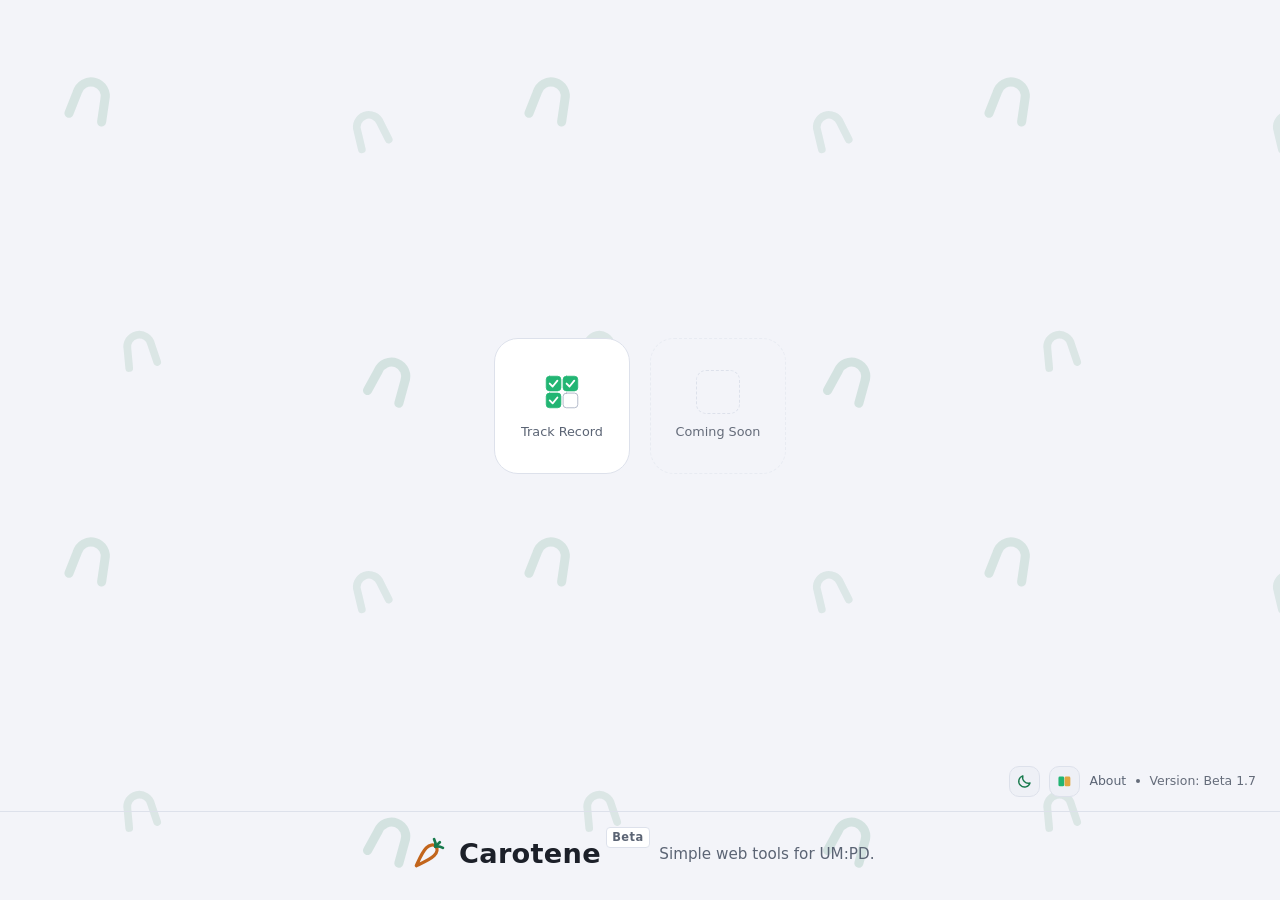
==== index.html @ a0a5a907 "Carotene Beta 1.7" ====
<!DOCTYPE html>
<html lang="en">
<head>
  <meta charset="UTF-8">
  <meta name="viewport" content="width=device-width, initial-scale=1.0">
  <meta name="description" content="Carotene - simple web tools for UM:PD.">
  <!-- Same CSP posture as Track Record: no inline script, no third-party
       script host. Google Fonts is the only external origin and is limited
       to style-src/font-src. frame-ancestors is ignored in <meta> per spec;
       hosting must also send it as an HTTP header. -->
  <meta http-equiv="Content-Security-Policy" content="default-src 'self'; script-src 'self'; style-src 'self' 'unsafe-inline' https://fonts.googleapis.com; font-src 'self' https://fonts.gstatic.com; img-src 'self' data:; connect-src 'self'; object-src 'none'; base-uri 'self'; form-action 'self'; frame-ancestors 'self'; worker-src 'none'">
  <title>Carotene</title>
  <link rel="preconnect" href="https://fonts.googleapis.com">
  <link rel="preconnect" href="https://fonts.gstatic.com" crossorigin>
  <link href="https://fonts.googleapis.com/css2?family=Quicksand:wght@400;500;600;700&display=swap" rel="stylesheet">
  <!-- The Carotene carrot, not Track Record's mark: the hub owns its own. -->
  <link rel="icon" type="image/svg+xml" href="./favicon.svg">
  <link rel="stylesheet" href="./style.css">
</head>
<body>

<!-- Track Record's cleat texture, borrowed so the two read as one family. -->
<svg class="bg-pattern" aria-hidden="true" focusable="false" xmlns="http://www.w3.org/2000/svg">
  <defs>
    <g id="cleat-shape">
      <path d="M-13,14 L-11,-3 A11,11 0 0 1 11,-3 L13,14" fill="none" stroke="var(--accent)" stroke-width="7" stroke-linecap="round" stroke-linejoin="round"/>
    </g>
    <pattern id="cleat-pattern" width="460" height="460" patternUnits="userSpaceOnUse">
      <use href="#cleat-shape" opacity="0.13" transform="translate(90,100) scale(1.3) rotate(15)"/>
      <use href="#cleat-shape" opacity="0.10" transform="translate(370,130) scale(1.1) rotate(-20)"/>
      <use href="#cleat-shape" opacity="0.11" transform="translate(140,350) scale(1.1) rotate(-12)"/>
      <use href="#cleat-shape" opacity="0.14" transform="translate(390,380) scale(1.3) rotate(22)"/>
    </pattern>
  </defs>
  <rect width="100%" height="100%" fill="url(#cleat-pattern)"/>
</svg>

<a class="skip-link" href="#tools">Skip to tools</a>

<main class="shell">

  <!-- The tools: one continuous row on a single full-bleed rail.
       Everything below the rail belongs to the brand, not the tools. -->
  <section class="rail" id="tools" aria-label="Tools">
    <ul class="row">
      <li class="row-item">
        <a class="tool" href="./trackrecord/" aria-label="Track Record, v5.0.2">
          <span class="tool-mark" aria-hidden="true">
            <svg viewBox="0 0 120 120" focusable="false" xmlns="http://www.w3.org/2000/svg">
              <g fill="none" stroke-linecap="round" stroke-linejoin="round">
                <rect x="17" y="17" width="40" height="40" rx="9" fill="#22b573" stroke="#22b573" stroke-width="2"/>
                <path d="M26.5 37l8 8 13-16" stroke="#ffffff" stroke-width="5"/>
                <rect x="63" y="17" width="40" height="40" rx="9" fill="#22b573" stroke="#22b573" stroke-width="2"/>
                <path d="M72.5 37l8 8 13-16" stroke="#ffffff" stroke-width="5"/>
                <rect x="17" y="63" width="40" height="40" rx="9" fill="#22b573" stroke="#22b573" stroke-width="2"/>
                <path d="M26.5 83l8 8 13-16" stroke="#ffffff" stroke-width="5"/>
                <rect x="63" y="63" width="40" height="40" rx="9" fill="none" stroke="#9aa3b8" stroke-width="2"/>
              </g>
            </svg>
          </span>
          <span class="tool-name">Track Record</span>
        </a>
      </li>
      <!-- Placeholder for the next tool. Deliberately not a link: there is
           nowhere to go yet, so it must not be focusable or hoverable. -->
      <li class="row-item">
        <div class="tool tool-soon">
          <span class="tool-mark tool-mark-soon" aria-hidden="true"></span>
          <span class="tool-name">Coming Soon</span>
        </div>
      </li>
    </ul>
    <!-- Sits on the rail's baseline, right-aligned. Version is the hub's,
         not any tool's. -->
    <p class="rail-meta">
      <a class="rail-about" href="#about">About</a>
      <span class="rail-dot" aria-hidden="true"></span>
      <span class="rail-version">Version: Beta 1.7</span>
    </p>
  </section>

  <!-- Wordmark as a single horizontal lockup. -->
  <header class="brand">
    <svg class="brand-mark" viewBox="0 0 24 24" fill="none" aria-hidden="true" focusable="false"
         xmlns="http://www.w3.org/2000/svg" stroke-linecap="round" stroke-linejoin="round">
      <!-- Body and leaves are stroked separately: orange root, green tops. -->
      <g transform="rotate(45 12 12)">
        <path class="carrot-body" d="M12 21C10.5 17 9 13.4 9 10.3C9 7.7 10.3 6.1 12 6.1C13.7 6.1 15 7.7 15 10.3C15 13.4 13.5 17 12 21Z" stroke-width="1.8"/>
        <path class="carrot-leaf" d="M12 6.3C11 4.9 10 4.3 8.6 3.9" stroke-width="1.5"/>
        <path class="carrot-leaf" d="M12 6.1C12 4.7 12 3.7 12 2.9" stroke-width="1.5"/>
        <path class="carrot-leaf" d="M12 6.3C13 4.9 14 4.3 15.4 3.9" stroke-width="1.5"/>
      </g>
    </svg>
    <h1 class="brand-name">Carotene<sup class="brand-beta">Beta</sup></h1>
    <p class="brand-slogan">Simple web tools for UM:PD.</p>
  </header>

  <!-- About. Opened by hub.js like Track Record's own About modal: focus is
       trapped inside, Escape and click-outside dismiss it, the page behind
       is inert, and focus returns to the About link on close. -->
  <section class="about" id="about" role="dialog" aria-modal="true" aria-labelledby="about-title">
    <div class="about-card">
      <div class="about-head">
        <h2 class="about-title" id="about-title">About Carotene</h2>
        <button class="about-close" id="about-close" type="button" aria-label="Close About">&times;</button>
      </div>

      <!-- Stacked label/value pairs, as Track Record's About modal does. The
           hub has no database, so it carries one item and no divider. -->
      <div class="about-meta">
        <div class="about-meta-item">
          <span>Version</span>
          <strong>Beta 1.7</strong>
        </div>
      </div>

      <div class="about-body">
        <div class="about-section">
          <div class="about-label">What this is</div>
          <p>A home for small web tools. Each one opens in its own page and keeps its data in your browser.</p>
        </div>
        <div class="about-section">
          <div class="about-label">Tools</div>
          <p><a href="./trackrecord/">Track Record</a> is the first one. More are on the way.</p>
        </div>
        <!-- Credits and data sources go here, as further about-section blocks. -->
      </div>
    </div>
  </section>

</main>
<script src="./hub.js"></script>
</body>
</html>
---- style.css ----
/* ------------------------------------------------------------------
 * Carotene landing page
 *
 * A single continuous row of square tool tiles on one full-bleed rail,
 * with the wordmark set below it like a signature.
 *
 * The palette, the type (Quicksand), the cleat background texture and the
 * theming machinery (body.light / body.dirt, same tokens and values) are
 * lifted from Track Record's style.css so the two read as one family. The
 * About overlay is a JS-driven modal like Track Record's: focus-trapped,
 * Escape-dismissible, inert background. hub.js owns the theme switches
 * and the modal; without it the page still renders, but About won't open.
 * ------------------------------------------------------------------ */

:root {
  color-scheme: dark light;

  --bg: #0d0f14;
  --bg-alt: #12141b;
  --panel: #171a22;
  --panel-2: #1d212b;
  --line: #2a2f3a;
  --line-soft: #232733;
  --ink: #eef0f5;
  --ink-dim: #9aa3b8;
  --ink-faint: #7a8494;
  --accent: #22b573;
  --accent-dim: #1a8f5a;
  --accent2: #2bcfa8;
  --accent-rgb: 34, 181, 115;
  --accent2-rgb: 43, 207, 168;
  --carrot: #e8873a;
  --carrot-leaf: #22b573;

  /* Glass surfaces, verbatim from the shared kit (the sample page and Track
     Record). The hub had no glass before, so these are new here; the About
     popup now uses them the same way .modal-box does. */
  --glass-bg: rgba(23, 26, 34, .72);
  --glass-bg-soft: rgba(23, 26, 34, .65);
  --glass-border: rgba(255, 255, 255, .09);
  --glass-highlight: inset 0 1px 0 rgba(255, 255, 255, .06);
  --faux-glass-bg: rgba(23, 26, 34, .86);
  --faux-glass-card-bg: rgba(23, 26, 34, .86);
}

/* Light theme: same tokens as Track Record's body.light. Applied by hub.js,
   which defaults to the system preference when nothing is stored. */
body.light {
  --bg: #f3f4f9;
  --bg-alt: #ffffff;
  --panel: #ffffff;
  --panel-2: #eef0f6;
  --line: #dde1eb;
  --line-soft: #e8ebf2;
  --ink: #1c2029;
  --ink-dim: #5b6474;
  --ink-faint: #656c7a;
  --accent: #187a4d;
  --accent-dim: #125f3b;
  --accent2: #187560;
  --accent-rgb: 24, 122, 77;
  --accent2-rgb: 24, 117, 96;
  --carrot: #c2651c;
  --carrot-leaf: #187a4d;

  /* Light glass reads as solid panels rather than translucency. */
  --glass-bg: var(--bg-alt);
  --glass-bg-soft: var(--panel);
  --glass-border: var(--line);
  --glass-highlight: none;
  --faux-glass-bg: var(--panel-2);
  --faux-glass-card-bg: var(--panel);
}

/* Dirt theme: same tokens as Track Record's body.dirt. */
body.dirt {
  --accent: #e0a640;
  --accent-dim: #b9822e;
  --accent2: #c97b4a;
  --accent-rgb: 224, 166, 64;
  --accent2-rgb: 201, 123, 74;
}

body.light.dirt {
  --accent: #7f560a;
  --accent-dim: #6b4708;
  --accent2: #96522a;
  --accent-rgb: 127, 86, 10;
  --accent2-rgb: 150, 82, 42;
}

* { box-sizing: border-box; }

html { -webkit-text-size-adjust: 100%; }

body {
  margin: 0;
  background: var(--bg);
  color: var(--ink);
  font-family: "Quicksand", system-ui, -apple-system, "Segoe UI", sans-serif;
  font-size: 16px;
  line-height: 1.6;
  -webkit-font-smoothing: antialiased;
}

/* Track Record's cleat texture, same pattern geometry as the app. */
.bg-pattern {
  position: fixed;
  inset: 0;
  width: 100vw;
  height: 100vh;
  z-index: -1;
  pointer-events: none;
}

/* Three bands: the rail takes every pixel it can, so the tools sit at
   optical centre and the wordmark falls to the foot. */
.shell {
  position: relative;
  min-height: 100vh;
  min-height: 100dvh;
  display: flex;
  flex-direction: column;
}

/* ---------- the continuous row ---------- */

.rail {
  flex: 1 1 auto;
  display: flex;
  align-items: center;
  position: relative;
  border-bottom: 1px solid var(--line);
}

/* ---- About / version, pinned to the rail's baseline, right-aligned ---- */
.rail-meta {
  position: absolute;
  right: 1.5rem;
  bottom: .9rem;
  margin: 0;
  display: flex;
  align-items: center;
  gap: .6rem;
  font-size: .78rem;
  line-height: 1;
  color: var(--ink-faint);
  white-space: nowrap;
}

.rail-about {
  color: var(--ink-dim);
  text-decoration: none;
  transition: color .15s ease;
}

.rail-about:hover { color: var(--accent); }

.rail-about:focus-visible {
  outline: 2px solid var(--accent);
  outline-offset: 3px;
  border-radius: 4px;
}

/* A drawn dot rather than the "·" character, so it can be sized and centred
   independently of the font's own middot metrics. */
.rail-dot {
  flex: 0 0 auto;
  width: 4px;
  height: 4px;
  border-radius: 50%;
  background: currentColor;
}

.rail-version { color: var(--ink-faint); }

/* ---- Theme toggles, pinned with the About link ---- */
.rail-toggle {
  flex: 0 0 auto;
  display: grid;
  place-items: center;
  width: 1.9rem;
  height: 1.9rem;
  padding: 0;
  /* Button surface from the kit's .icon-pill-btn, squared off to sit inline
     with the About link. */
  border: 1px solid var(--line);
  border-radius: 10px;
  background: var(--panel-2);
  color: var(--ink-dim);
  cursor: pointer;
  transition: background .15s ease, color .15s ease, border-color .15s ease;
}

.rail-toggle svg {
  width: 1.05rem;
  height: 1.05rem;
  display: block;
}

.rail-toggle:hover {
  background: var(--panel);
  color: var(--ink);
  border-color: var(--accent-dim);
}

.rail-toggle:focus-visible {
  outline: 2px solid var(--accent);
  outline-offset: 2px;
}

.rail-toggle[aria-pressed="true"] { color: var(--accent); }

/* ---- About ----------------------------------------------------------
   A popup, not a panel that pushes the page. Driven by hub.js like Track
   Record's own About modal: .show reveals it, the background is inert,
   focus is trapped inside, Escape and click-outside dismiss it, and focus
   returns to the About link on close. */
.about {
  display: none;
}

.about.show {
  display: flex;
  position: fixed;
  inset: 0;
  z-index: 100;
  /* auto margins on the card centre it without clipping it when the card is
     taller than the viewport - align-items: center would cut off the top. */
  overflow-y: auto;
  padding: clamp(1rem, 4vw, 2.5rem);
  /* Scrim from the kit's .modal-overlay, so the popup dims identically. */
  background: rgba(5, 6, 9, .6);
  backdrop-filter: blur(2px);
  -webkit-backdrop-filter: blur(2px);
}

/* Stop the page behind scrolling under the overlay. */
body.modal-open {
  overflow: hidden;
}

.about-card {
  flex: 0 0 auto;
  margin: auto;                       /* centres on both axes */
  width: min(100%, 35rem);
  max-height: 80vh;
  overflow-y: auto;
  padding: 1.5rem;
  /* Surfaces copied from the kit's .about-modal: glass fill, accent-tinted
     edge, and the same two-layer shadow. */
  background: var(--glass-bg);
  backdrop-filter: blur(10px);
  -webkit-backdrop-filter: blur(10px);
  border: 1px solid color-mix(in srgb, var(--accent) 32%, var(--glass-border));
  border-radius: 16px;
  box-shadow: var(--glass-highlight), 0 24px 60px rgba(0, 0, 0, .52), 0 0 28px rgba(var(--accent-rgb), .16);
}

.about-head {
  display: flex;
  align-items: center;
  justify-content: space-between;
  gap: 1rem;
  margin-bottom: 12px;
}

.about-title {
  margin: 0;
  font-size: 16px;
  font-weight: 700;
  color: var(--ink);
}

.about-close {
  flex: 0 0 auto;
  display: grid;
  place-items: center;
  width: 1.75rem;
  height: 1.75rem;
  padding: 0;
  /* Pill surface from the kit's .modal-close. */
  border: 1px solid var(--line);
  border-radius: 999px;
  background: var(--panel-2);
  font-family: inherit;
  font-size: .8125rem;
  line-height: 1;
  color: var(--ink-dim);
  cursor: pointer;
  transition: background .15s ease, color .15s ease, border-color .15s ease;
}

.about-close:hover {
  color: var(--ink);
  border-color: var(--accent-dim);
}

.about-close:focus-visible {
  outline: 2px solid var(--accent);
  outline-offset: 2px;
}

/* = Track Record's .version-badge, verbatim. */
.about-meta {
  display: inline-flex;
  align-items: stretch;
  gap: 16px;
  font-weight: 700;
  color: var(--accent2);
  background: var(--panel-2);
  border: 1px solid var(--line);
  border-radius: 14px;
  padding: 10px 16px;
  margin-bottom: 16px;
}

/* = Track Record's .version-item: label stacked over value. */
.about-meta-item {
  display: flex;
  flex-direction: column;
  gap: 2px;
  min-width: 74px;
}

.about-meta-item span {
  color: var(--ink-dim);
  font-size: 10px;
  font-weight: 700;
  letter-spacing: .12em;
  line-height: 1;
  text-transform: uppercase;
}

.about-meta-item strong {
  color: var(--accent2);
  font-size: 17px;
  font-weight: 800;
  letter-spacing: .02em;
  line-height: 1.1;
}

/* Sections are divided by a rule, as in the app, rather than spaced apart. */
.about-section {
  padding: 13px 0;
  border-top: 1px solid var(--line-soft);
}

.about-section:first-child {
  padding-top: 3px;
  border-top: 0;
}

/* = Track Record's .about-section-label, including its accent2 colour. */
.about-label {
  margin-bottom: 6px;
  color: var(--accent2);
  font-size: 10px;
  font-weight: 700;
  letter-spacing: .1em;
  text-transform: uppercase;
}

.about-body p {
  margin: 0 0 .625rem;
  /* Type from the kit's .about-text p. */
  font-size: .78125rem;
  font-weight: 500;
  line-height: 1.7;
  color: var(--ink-dim);
}

/* Underlined, not just coloured: a link inside a paragraph that differs only
   by hue fails WCAG 1.4.1. Accent2 and the 2px offset match the kit. */
.about-body a {
  color: var(--accent2);
  font-weight: 600;
  text-decoration: underline;
  text-underline-offset: 2px;
}

.about-body a:hover { color: var(--accent); }
.about-body a:focus-visible {
  outline: 2px solid var(--accent);
  outline-offset: 2px;
  border-radius: 3px;
}

/* One line, never wrapped. overflow-x is a safety valve for when the
   collection outgrows the viewport - not a carousel, so no arrows and
   no scroll-snap to promise entries that are not there. */
.row {
  list-style: none;
  margin: 0 auto;
  padding: 0 1.5rem;
  max-width: 62rem;
  width: 100%;
  display: flex;
  flex-wrap: nowrap;
  align-items: center;
  justify-content: center;
  gap: 1.25rem;
  overflow-x: auto;
  scrollbar-width: none;
}

.row::-webkit-scrollbar { display: none; }

.row-item { flex: 0 0 auto; }

/* Square tile: width and height locked to the same value, so the row
   keeps a strict rhythm as tools are added. */
.tool {
  display: flex;
  flex-direction: column;
  align-items: center;
  justify-content: center;
  gap: .6rem;
  width: 8.5rem;
  height: 8.5rem;
  padding: .9rem;
  /* Tile surface from the kit's .card: faux-glass fill, glass edge, and the
     inset highlight. Square geometry is ours; the material is shared. */
  background: var(--faux-glass-card-bg);
  border: 1px solid var(--glass-border);
  border-radius: 24px;
  box-shadow: var(--glass-highlight);
  color: inherit;
  text-decoration: none;
  transition: border-color .15s ease, background .15s ease, transform .15s ease;
}

.tool:hover {
  background: var(--panel-2);
  border-color: var(--accent);
  transform: translateY(-2px);
}

.tool:focus-visible {
  outline: 2px solid var(--accent);
  outline-offset: 3px;
}

/* Each tool carries its own colour. The shell stays neutral, so a new
   tool only has to bring its mark to look deliberate. */
.tool-mark {
  width: 2.75rem;
  height: 2.75rem;
  display: grid;
  place-items: center;
}

.tool-mark svg { width: 100%; height: 100%; display: block; }

.tool-name {
  font-size: .8rem;
  font-weight: 500;
  color: var(--ink-dim);
  text-align: center;
  line-height: 1.3;
}

.tool:hover .tool-name { color: var(--ink); }

/* ---- placeholder for an unbuilt tool ----
   Reads as absent on purpose: dashed edge, no fill, no hover, not focusable. */
.tool-soon {
  border-style: dashed;
  border-color: var(--line-soft);
  background: transparent;
  cursor: default;
}

.tool-soon:hover {
  background: transparent;
  border-color: var(--line-soft);
  transform: none;
}

.tool-soon .tool-name { color: var(--ink-faint); }

.tool-mark-soon {
  border: 1.5px dashed var(--line);
  border-radius: 10px;
}

/* ---------- wordmark ---------- */

/* One horizontal lockup: carrot, name, slogan. Wraps to two lines only
   when the viewport is too narrow to hold it, which on a phone it is. */
.brand {
  flex: 0 0 auto;
  margin: 0 auto;
  padding: clamp(.9rem, 2.2vw, 1.25rem) 1.5rem clamp(1.1rem, 2.6vw, 1.5rem);
  max-width: 62rem;
  width: 100%;
  display: flex;
  flex-wrap: wrap;
  align-items: center;
  justify-content: center;
  gap: .25rem clamp(.35rem, 1vw, .6rem);
}

.brand-mark {
  flex: 0 0 auto;
  width: clamp(2rem, 5.5vw, 2.75rem);
  height: clamp(2rem, 5.5vw, 2.75rem);
}

/* An edible carrot: orange root, green tops. --carrot-leaf tracks --accent
   in every theme, same as Track Record. */
.brand-mark .carrot-body { stroke: var(--carrot); }
.brand-mark .carrot-leaf { stroke: var(--carrot-leaf); }

/* The wordmark carries the only 700 on the page; tiles stay lighter so
   the eye still lands here last, which is the point. */
.brand-name {
  margin: 0;
  font-size: clamp(1.25rem, 3.6vw, 1.7rem);
  font-weight: 700;
  letter-spacing: .01em;
}

/* Status badge, raised off the title's baseline. Sized in em so it tracks
   the clamp()ed title instead of drifting at narrow widths. The explicit
   `top` is what actually sells the superscript: vertical-align: super
   alone leaves the padded box straddling the cap line, so it reads as
   merely centred rather than raised. */
.brand-beta {
  display: inline-block;
  position: relative;
  top: -1.05em;
  margin-left: .45em;
  padding: .1em .45em;
  border: 1px solid var(--line);
  border-radius: 4px;
  background: var(--panel);
  color: var(--ink-dim);
  font-size: .42em;
  font-weight: 600;
  line-height: 1.5;
  letter-spacing: .04em;
  vertical-align: super;
  white-space: nowrap;
}

.brand-slogan {
  margin: 0;
  font-size: clamp(.82rem, 2vw, .95rem);
  font-weight: 400;
  color: var(--ink-dim);
}

/* ---------- a11y ---------- */

.skip-link {
  position: absolute;
  left: -9999px;
  top: 0;
  padding: .5rem .9rem;
  background: var(--accent);
  color: #fff;
  border-radius: 0 0 8px 0;
  z-index: 10;
}

.skip-link:focus { left: 0; }

@media (prefers-reduced-motion: reduce) {
  .tool { transition: none; }
  .tool:hover { transform: none; }
}
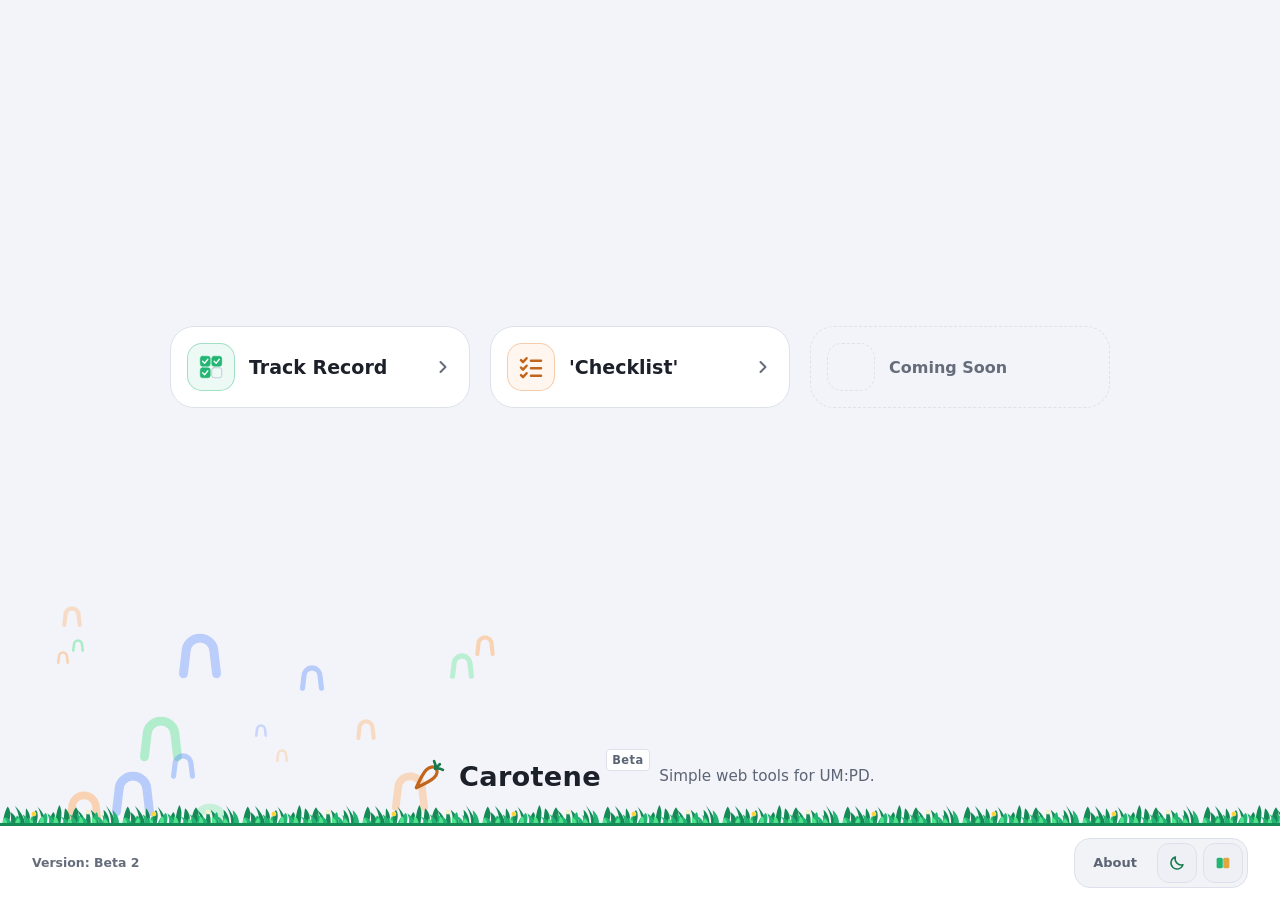
==== commit df5f754b: "Carotene Beta 2" ====
--- a/index.html
+++ b/index.html
@@ -4,32 +4,28 @@
   <meta charset="UTF-8">
   <meta name="viewport" content="width=device-width, initial-scale=1.0">
   <meta name="description" content="Carotene - simple web tools for UM:PD.">
-  <!-- Same CSP posture as Track Record: no inline script, no third-party
-       script host. Google Fonts is the only external origin and is limited
-       to style-src/font-src. frame-ancestors is ignored in <meta> per spec;
-       hosting must also send it as an HTTP header. -->
   <meta http-equiv="Content-Security-Policy" content="default-src 'self'; script-src 'self'; style-src 'self' 'unsafe-inline' https://fonts.googleapis.com; font-src 'self' https://fonts.gstatic.com; img-src 'self' data:; connect-src 'self'; object-src 'none'; base-uri 'self'; form-action 'self'; frame-ancestors 'self'; worker-src 'none'">
   <title>Carotene</title>
   <link rel="preconnect" href="https://fonts.googleapis.com">
   <link rel="preconnect" href="https://fonts.gstatic.com" crossorigin>
   <link href="https://fonts.googleapis.com/css2?family=Quicksand:wght@400;500;600;700&display=swap" rel="stylesheet">
-  <!-- The Carotene carrot, not Track Record's mark: the hub owns its own. -->
   <link rel="icon" type="image/svg+xml" href="./favicon.svg">
   <link rel="stylesheet" href="./style.css">
 </head>
 <body>
 
-<!-- Track Record's cleat texture, borrowed so the two read as one family. -->
+<div class="cf" id="cleat-field" aria-hidden="true"></div>
+
 <svg class="bg-pattern" aria-hidden="true" focusable="false" xmlns="http://www.w3.org/2000/svg">
   <defs>
     <g id="cleat-shape">
-      <path d="M-13,14 L-11,-3 A11,11 0 0 1 11,-3 L13,14" fill="none" stroke="var(--accent)" stroke-width="7" stroke-linecap="round" stroke-linejoin="round"/>
+      <path d="M-13,14 L-11,-3 A11,11 0 0 1 11,-3 L13,14" fill="none" stroke-width="7" stroke-linecap="round" stroke-linejoin="round"/>
     </g>
     <pattern id="cleat-pattern" width="460" height="460" patternUnits="userSpaceOnUse">
-      <use href="#cleat-shape" opacity="0.13" transform="translate(90,100) scale(1.3) rotate(15)"/>
-      <use href="#cleat-shape" opacity="0.10" transform="translate(370,130) scale(1.1) rotate(-20)"/>
-      <use href="#cleat-shape" opacity="0.11" transform="translate(140,350) scale(1.1) rotate(-12)"/>
-      <use href="#cleat-shape" opacity="0.14" transform="translate(390,380) scale(1.3) rotate(22)"/>
+      <use href="#cleat-shape" stroke="#4ee38a" opacity="0.13" transform="translate(90,100) scale(1.3) rotate(15)"/>
+      <use href="#cleat-shape" stroke="#5b8cff" opacity="0.10" transform="translate(370,130) scale(1.1) rotate(-20)"/>
+      <use href="#cleat-shape" stroke="#ffa552" opacity="0.11" transform="translate(140,350) scale(1.1) rotate(-12)"/>
+      <use href="#cleat-shape" stroke="#4ee38a" opacity="0.14" transform="translate(390,380) scale(1.3) rotate(22)"/>
     </pattern>
   </defs>
   <rect width="100%" height="100%" fill="url(#cleat-pattern)"/>
@@ -37,32 +33,55 @@
 
 <a class="skip-link" href="#tools">Skip to tools</a>
 
-<main class="shell">
+<div class="shell">
 
-  <!-- The tools: one continuous row on a single full-bleed rail.
-       Everything below the rail belongs to the brand, not the tools. -->
-  <section class="rail" id="tools" aria-label="Tools">
+  <main class="rail" id="tools" aria-label="Tools">
     <ul class="row">
       <li class="row-item">
-        <a class="tool" href="./trackrecord/" aria-label="Track Record, v5.0.2">
-          <span class="tool-mark" aria-hidden="true">
-            <svg viewBox="0 0 120 120" focusable="false" xmlns="http://www.w3.org/2000/svg">
-              <g fill="none" stroke-linecap="round" stroke-linejoin="round">
-                <rect x="17" y="17" width="40" height="40" rx="9" fill="#22b573" stroke="#22b573" stroke-width="2"/>
-                <path d="M26.5 37l8 8 13-16" stroke="#ffffff" stroke-width="5"/>
-                <rect x="63" y="17" width="40" height="40" rx="9" fill="#22b573" stroke="#22b573" stroke-width="2"/>
-                <path d="M72.5 37l8 8 13-16" stroke="#ffffff" stroke-width="5"/>
-                <rect x="17" y="63" width="40" height="40" rx="9" fill="#22b573" stroke="#22b573" stroke-width="2"/>
-                <path d="M26.5 83l8 8 13-16" stroke="#ffffff" stroke-width="5"/>
-                <rect x="63" y="63" width="40" height="40" rx="9" fill="none" stroke="#9aa3b8" stroke-width="2"/>
-              </g>
+        <a class="tool" href="./trackrecord/" aria-label="Track Record" aria-describedby="tool-desc-tr">
+          <span class="tool-head">
+            <span class="tool-mark" aria-hidden="true">
+              <svg viewBox="0 0 120 120" focusable="false" xmlns="http://www.w3.org/2000/svg">
+                <g fill="none" stroke-linecap="round" stroke-linejoin="round">
+                  <rect x="17" y="17" width="40" height="40" rx="9" fill="#22b573" stroke="#22b573" stroke-width="2"/>
+                  <path class="tm-check" d="M26.5 37l8 8 13-16" stroke-width="5"/>
+                  <rect x="63" y="17" width="40" height="40" rx="9" fill="#22b573" stroke="#22b573" stroke-width="2"/>
+                  <path class="tm-check" d="M72.5 37l8 8 13-16" stroke-width="5"/>
+                  <rect x="17" y="63" width="40" height="40" rx="9" fill="#22b573" stroke="#22b573" stroke-width="2"/>
+                  <path class="tm-check" d="M26.5 83l8 8 13-16" stroke-width="5"/>
+                  <rect x="63" y="63" width="40" height="40" rx="9" fill="none" stroke="#9aa3b8" stroke-width="2"/>
+                </g>
+              </svg>
+            </span>
+            <span class="tool-name">Track Record</span>
+            <svg class="tool-go" viewBox="0 0 24 24" fill="none" stroke="currentColor" stroke-width="2.4" stroke-linecap="round" stroke-linejoin="round" aria-hidden="true" focusable="false" xmlns="http://www.w3.org/2000/svg">
+              <path d="M9 6l6 6-6 6"/>
             </svg>
           </span>
-          <span class="tool-name">Track Record</span>
+          <span class="tool-more">
+            <p id="tool-desc-tr">Track trainee aptitudes and work toward Completionist. Search the database, log trophies, and plan races on a calendar.</p>
+          </span>
         </a>
       </li>
-      <!-- Placeholder for the next tool. Deliberately not a link: there is
-           nowhere to go yet, so it must not be focusable or hoverable. -->
+      <li class="row-item">
+        <a class="tool" href="./checklist/" aria-label="'Checklist'" aria-describedby="tool-desc-cl">
+          <span class="tool-head">
+            <span class="tool-mark tool-mark-amber" aria-hidden="true">
+              <svg viewBox="0 0 24 24" fill="none" stroke="currentColor" stroke-width="2" stroke-linecap="round" stroke-linejoin="round" focusable="false" xmlns="http://www.w3.org/2000/svg">
+                <path d="M4 6.5l1.6 1.6L8.5 5M4 12.5l1.6 1.6L8.5 11M4 18.5l1.6 1.6L8.5 17"/>
+                <path d="M12 7h8M12 13h8M12 19h8"/>
+              </svg>
+            </span>
+            <span class="tool-name">'Checklist'</span>
+            <svg class="tool-go" viewBox="0 0 24 24" fill="none" stroke="currentColor" stroke-width="2.4" stroke-linecap="round" stroke-linejoin="round" aria-hidden="true" focusable="false" xmlns="http://www.w3.org/2000/svg">
+              <path d="M9 6l6 6-6 6"/>
+            </svg>
+          </span>
+          <span class="tool-more">
+            <p id="tool-desc-cl">Daily and content to-do lists that untick themselves on reset, with a live countdown to the next one.</p>
+          </span>
+        </a>
+      </li>
       <li class="row-item">
         <div class="tool tool-soon">
           <span class="tool-mark tool-mark-soon" aria-hidden="true"></span>
@@ -70,20 +89,11 @@
         </div>
       </li>
     </ul>
-    <!-- Sits on the rail's baseline, right-aligned. Version is the hub's,
-         not any tool's. -->
-    <p class="rail-meta">
-      <a class="rail-about" href="#about">About</a>
-      <span class="rail-dot" aria-hidden="true"></span>
-      <span class="rail-version">Version: Beta 1.7</span>
-    </p>
-  </section>
+  </main>
 
-  <!-- Wordmark as a single horizontal lockup. -->
   <header class="brand">
     <svg class="brand-mark" viewBox="0 0 24 24" fill="none" aria-hidden="true" focusable="false"
          xmlns="http://www.w3.org/2000/svg" stroke-linecap="round" stroke-linejoin="round">
-      <!-- Body and leaves are stroked separately: orange root, green tops. -->
       <g transform="rotate(45 12 12)">
         <path class="carrot-body" d="M12 21C10.5 17 9 13.4 9 10.3C9 7.7 10.3 6.1 12 6.1C13.7 6.1 15 7.7 15 10.3C15 13.4 13.5 17 12 21Z" stroke-width="1.8"/>
         <path class="carrot-leaf" d="M12 6.3C11 4.9 10 4.3 8.6 3.9" stroke-width="1.5"/>
@@ -95,40 +105,61 @@
     <p class="brand-slogan">Simple web tools for UM:PD.</p>
   </header>
 
-  <!-- About. Opened by hub.js like Track Record's own About modal: focus is
-       trapped inside, Escape and click-outside dismiss it, the page behind
-       is inert, and focus returns to the About link on close. -->
-  <section class="about" id="about" role="dialog" aria-modal="true" aria-labelledby="about-title">
-    <div class="about-card">
-      <div class="about-head">
-        <h2 class="about-title" id="about-title">About Carotene</h2>
-        <button class="about-close" id="about-close" type="button" aria-label="Close About">&times;</button>
-      </div>
+  <footer class="dock">
+    <svg class="dock-edge dock-edge-turf" aria-hidden="true" focusable="false" xmlns="http://www.w3.org/2000/svg">
+      <defs>
+        <pattern id="edge-turf" width="120" height="22" patternUnits="userSpaceOnUse"><path d="M2.5 22 C3.5 12.2 5.4 5.4 7.8 2.4 C12.3 8.3 9.2 15.2 9.0 22 Z" fill="#168a56"/><path d="M10.7 22 C11.7 14.9 10.5 9.9 10.3 7.8 C16.5 12.1 17.2 17.0 17.5 22 Z" fill="#168a56"/><path d="M19.2 22 C20.2 11.8 16.7 4.7 14.6 1.7 C21.4 7.8 24.8 14.9 25.5 22 Z" fill="#168a56"/><path d="M25.1 22 C25.9 13.1 25.6 6.9 26.0 4.2 C30.7 9.5 30.4 15.8 30.6 22 Z" fill="#168a56"/><path d="M31.0 22 C31.8 14.0 33.7 8.4 36.0 6.0 C39.6 10.8 36.6 16.4 36.4 22 Z" fill="#168a56"/><path d="M41.7 22 C42.5 12.2 39.3 5.4 37.4 2.4 C43.3 8.3 46.3 15.1 47.0 22 Z" fill="#168a56"/><path d="M48.9 22 C49.7 15.0 51.3 10.1 53.3 8.0 C56.9 12.2 54.3 17.1 54.1 22 Z" fill="#168a56"/><path d="M55.0 22 C55.8 11.6 57.4 4.3 59.4 1.1 C63.2 7.4 60.6 14.7 60.4 22 Z" fill="#168a56"/><path d="M63.0 22 C64.1 13.1 64.2 6.9 65.2 4.2 C70.9 9.6 69.8 15.8 69.9 22 Z" fill="#168a56"/><path d="M70.4 22 C71.5 12.6 73.5 6.0 76.0 3.2 C80.8 8.8 77.5 15.4 77.3 22 Z" fill="#168a56"/><path d="M80.9 22 C81.7 13.7 78.7 8.0 76.9 5.5 C82.9 10.4 85.8 16.2 86.5 22 Z" fill="#168a56"/><path d="M85.6 22 C86.4 13.9 86.3 8.3 86.9 5.9 C91.2 10.7 90.6 16.4 90.8 22 Z" fill="#168a56"/><path d="M92.8 22 C93.8 13.8 91.6 8.1 90.5 5.6 C96.8 10.5 98.6 16.3 99.2 22 Z" fill="#168a56"/><path d="M103.8 22 C104.7 13.9 103.7 8.2 103.6 5.8 C109.0 10.7 109.4 16.3 109.8 22 Z" fill="#168a56"/><path d="M111.1 22 C111.9 11.6 107.9 4.3 105.4 1.2 C111.4 7.4 115.4 14.7 116.2 22 Z" fill="#168a56"/><path d="M3.0 22 C3.9 17.4 4.6 14.2 5.9 12.9 C10.7 15.6 9.2 18.8 9.2 22 Z" fill="#22b573"/><path d="M8.3 22 C9.1 17.5 5.8 14.3 3.8 12.9 C10.0 15.7 13.2 18.8 13.9 22 Z" fill="#22b573"/><path d="M14.4 22 C15.3 16.8 15.8 13.2 16.9 11.6 C22.1 14.7 20.7 18.4 20.8 22 Z" fill="#22b573"/><path d="M24.2 22 C25.1 16.3 23.4 12.3 22.7 10.6 C28.8 14.0 30.1 18.0 30.6 22 Z" fill="#22b573"/><path d="M29.4 22 C30.3 17.1 30.8 13.7 31.9 12.2 C36.7 15.2 35.4 18.6 35.4 22 Z" fill="#22b573"/><path d="M37.3 22 C38.2 17.4 39.8 14.1 41.8 12.7 C46.2 15.5 43.7 18.8 43.5 22 Z" fill="#22b573"/><path d="M41.3 22 C42.1 15.4 43.6 10.7 45.5 8.7 C49.1 12.7 46.6 17.4 46.5 22 Z" fill="#22b573"/><path d="M49.1 22 C50.1 15.6 48.1 11.1 47.2 9.2 C53.4 13.0 55.0 17.5 55.5 22 Z" fill="#22b573"/><path d="M55.9 22 C56.6 17.2 53.9 13.9 52.3 12.5 C57.6 15.3 60.1 18.7 60.7 22 Z" fill="#22b573"/><path d="M64.2 22 C65.1 16.9 61.7 13.4 59.7 11.9 C66.6 14.9 69.9 18.5 70.7 22 Z" fill="#22b573"/><path d="M72.2 22 C73.0 16.1 70.7 11.9 69.6 10.2 C75.2 13.7 77.2 17.9 77.7 22 Z" fill="#22b573"/><path d="M77.4 22 C78.4 15.9 77.0 11.6 76.7 9.8 C82.4 13.5 83.2 17.7 83.6 22 Z" fill="#22b573"/><path d="M82.1 22 C83.1 17.4 82.1 14.2 82.0 12.8 C87.8 15.5 88.1 18.8 88.4 22 Z" fill="#22b573"/><path d="M92.1 22 C92.8 14.9 94.5 10.0 96.6 7.9 C99.7 12.1 97.0 17.1 96.8 22 Z" fill="#22b573"/><path d="M98.1 22 C99.0 17.1 97.7 13.7 97.4 12.3 C103.0 15.2 103.8 18.6 104.1 22 Z" fill="#22b573"/><path d="M102.9 22 C103.9 16.5 102.7 12.6 102.5 10.9 C108.2 14.3 108.8 18.1 109.1 22 Z" fill="#22b573"/><path d="M113.2 22 C114.1 14.1 112.9 8.5 112.7 6.2 C118.4 10.9 119.0 16.5 119.4 22 Z" fill="#22b573"/><path d="M2.0 22 C2.7 17.8 2.9 14.9 3.6 13.6 C7.8 16.1 7.0 19.1 7.0 22 Z" fill="#4ee38a"/><path d="M14.5 22 C15.1 18.1 16.7 15.3 18.4 14.1 C21.2 16.5 18.9 19.2 18.7 22 Z" fill="#4ee38a"/><path d="M29.6 22 C30.4 17.8 28.9 14.8 28.3 13.5 C33.1 16.1 34.2 19.0 34.6 22 Z" fill="#4ee38a"/><path d="M39.0 22 C39.7 17.0 40.6 13.6 42.0 12.1 C45.2 15.1 43.5 18.5 43.4 22 Z" fill="#4ee38a"/><path d="M53.0 22 C53.8 17.1 53.9 13.6 54.6 12.1 C58.8 15.1 58.1 18.5 58.2 22 Z" fill="#4ee38a"/><path d="M67.1 22 C67.9 18.1 68.0 15.4 68.7 14.2 C73.0 16.5 72.1 19.3 72.2 22 Z" fill="#4ee38a"/><path d="M78.5 22 C79.2 17.1 79.3 13.6 80.0 12.2 C83.9 15.1 83.1 18.6 83.2 22 Z" fill="#4ee38a"/><path d="M91.4 22 C92.2 17.4 91.8 14.1 92.0 12.8 C96.8 15.5 96.6 18.8 96.8 22 Z" fill="#4ee38a"/><path d="M103.2 22 C103.9 18.4 103.9 15.8 104.5 14.7 C108.5 16.9 107.9 19.5 108.0 22 Z" fill="#4ee38a"/><rect y="19" width="120" height="3" fill="#168a56"/><path d="M34 22V11M88 22V9" stroke="#168a56" stroke-width="1.4" stroke-linecap="round" fill="none"/><circle cx="34" cy="10" r="2.4" fill="#ffd23f"/><circle cx="88" cy="8" r="2.4" fill="#f4f1c9"/></pattern>
+      </defs>
+      <rect width="100%" height="22" fill="url(#edge-turf)"/>
+    </svg>
+    <svg class="dock-edge dock-edge-dirt" aria-hidden="true" focusable="false" xmlns="http://www.w3.org/2000/svg">
+      <defs>
+        <pattern id="edge-dirt" width="120" height="22" patternUnits="userSpaceOnUse">
+          <path d="M0 22V14C4 9 9 8 13 11C16 5 24 4 28 9C31 7 36 7 38 11C43 6 52 5 56 10C60 8 66 8 69 12C73 4 83 3 87 9C91 7 97 8 100 12C104 8 111 8 115 11C117 10 119 12 120 14V22Z" fill="#6b4423"/>
+          <g fill="#8a5a2b"><ellipse cx="14" cy="15" rx="7" ry="5"/><ellipse cx="40" cy="14" rx="8" ry="6"/><ellipse cx="70" cy="15" rx="7" ry="5"/><ellipse cx="96" cy="14" rx="8" ry="6"/><ellipse cx="112" cy="17" rx="6" ry="4"/></g>
+          <g fill="#a8743a"><ellipse cx="26" cy="11" rx="4" ry="2.5"/><ellipse cx="55" cy="10" rx="4.5" ry="2.5"/><ellipse cx="85" cy="10" rx="4" ry="2.5"/></g>
+          <g fill="#9b8266"><circle cx="8" cy="17" r="1.8"/><circle cx="33" cy="18" r="2.2"/><circle cx="62" cy="17" r="1.6"/><circle cx="104" cy="18" r="2"/></g>
+          <g fill="#3f2a16"><circle cx="20" cy="19" r="1"/><circle cx="47" cy="17" r="1.1"/><circle cx="78" cy="19" r="1"/><circle cx="92" cy="18" r="1.2"/><circle cx="116" cy="20" r="1"/></g>
+        </pattern>
+      </defs>
+      <rect width="100%" height="22" fill="url(#edge-dirt)"/>
+    </svg>
+    <span class="dock-version">Version: Beta 2</span>
+    <nav class="dock-nav" aria-label="Site">
+      <a class="dock-about" href="#about">About</a>
+    </nav>
+  </footer>
 
-      <!-- Stacked label/value pairs, as Track Record's About modal does. The
-           hub has no database, so it carries one item and no divider. -->
-      <div class="about-meta">
-        <div class="about-meta-item">
-          <span>Version</span>
-          <strong>Beta 1.7</strong>
-        </div>
-      </div>
+</div>
 
-      <div class="about-body">
-        <div class="about-section">
-          <div class="about-label">What this is</div>
-          <p>A home for small web tools. Each one opens in its own page and keeps its data in your browser.</p>
-        </div>
-        <div class="about-section">
-          <div class="about-label">Tools</div>
-          <p><a href="./trackrecord/">Track Record</a> is the first one. More are on the way.</p>
-        </div>
-        <!-- Credits and data sources go here, as further about-section blocks. -->
+<section class="about" id="about" role="dialog" aria-modal="true" aria-labelledby="about-title">
+  <div class="about-card">
+    <div class="about-head">
+      <h2 class="about-title" id="about-title">About Carotene</h2>
+      <button class="about-close" id="about-close" type="button" aria-label="Close About">&times;</button>
+    </div>
+
+    <div class="about-meta">
+      <div class="about-meta-item">
+        <span>Version</span>
+        <strong>Beta 2</strong>
       </div>
     </div>
-  </section>
 
-</main>
+    <div class="about-body">
+      <div class="about-section">
+        <div class="about-label">What this is</div>
+        <p>A home for small web tools. Each one opens in its own page and keeps its data in your browser.</p>
+      </div>
+      <div class="about-section">
+        <div class="about-label">Tools</div>
+        <p><a href="./trackrecord/">Track Record</a> — v5.0.4<br><a href="./checklist/">'Checklist'</a> — Beta 1</p>
+        <p>More are on the way.</p>
+      </div>
+    </div>
+  </div>
+</section>
+
 <script src="./hub.js"></script>
 </body>
-</html>
+</html>
--- a/style.css
+++ b/style.css
@@ -1,17 +1,3 @@
-/* ------------------------------------------------------------------
- * Carotene landing page
- *
- * A single continuous row of square tool tiles on one full-bleed rail,
- * with the wordmark set below it like a signature.
- *
- * The palette, the type (Quicksand), the cleat background texture and the
- * theming machinery (body.light / body.dirt, same tokens and values) are
- * lifted from Track Record's style.css so the two read as one family. The
- * About overlay is a JS-driven modal like Track Record's: focus-trapped,
- * Escape-dismissible, inert background. hub.js owns the theme switches
- * and the modal; without it the page still renders, but About won't open.
- * ------------------------------------------------------------------ */
-
 :root {
   color-scheme: dark light;
 
@@ -32,9 +18,6 @@
   --carrot: #e8873a;
   --carrot-leaf: #22b573;
 
-  /* Glass surfaces, verbatim from the shared kit (the sample page and Track
-     Record). The hub had no glass before, so these are new here; the About
-     popup now uses them the same way .modal-box does. */
   --glass-bg: rgba(23, 26, 34, .72);
   --glass-bg-soft: rgba(23, 26, 34, .65);
   --glass-border: rgba(255, 255, 255, .09);
@@ -43,8 +26,6 @@
   --faux-glass-card-bg: rgba(23, 26, 34, .86);
 }
 
-/* Light theme: same tokens as Track Record's body.light. Applied by hub.js,
-   which defaults to the system preference when nothing is stored. */
 body.light {
   --bg: #f3f4f9;
   --bg-alt: #ffffff;
@@ -63,7 +44,6 @@
   --carrot: #c2651c;
   --carrot-leaf: #187a4d;
 
-  /* Light glass reads as solid panels rather than translucency. */
   --glass-bg: var(--bg-alt);
   --glass-bg-soft: var(--panel);
   --glass-border: var(--line);
@@ -72,7 +52,6 @@
   --faux-glass-card-bg: var(--panel);
 }
 
-/* Dirt theme: same tokens as Track Record's body.dirt. */
 body.dirt {
   --accent: #e0a640;
   --accent-dim: #b9822e;
@@ -103,8 +82,8 @@
   -webkit-font-smoothing: antialiased;
 }
 
-/* Track Record's cleat texture, same pattern geometry as the app. */
 .bg-pattern {
+  display: none;
   position: fixed;
   inset: 0;
   width: 100vw;
@@ -113,8 +92,39 @@
   pointer-events: none;
 }
 
-/* Three bands: the rail takes every pixel it can, so the tools sit at
-   optical centre and the wordmark falls to the foot. */
+.cf {
+  position: fixed;
+  inset: 0;
+  overflow: hidden;
+  z-index: -1;
+  pointer-events: none;
+  contain: layout paint;
+}
+
+.cl {
+  position: absolute;
+  left: var(--x0);
+  top: var(--y0);
+  translate: -50% -50%;
+  animation:
+    cl-x var(--d) linear var(--dl) infinite,
+    cl-y var(--d) var(--ease) var(--dl) infinite,
+    cl-o var(--d) linear var(--dl) infinite;
+}
+
+.cl svg {
+  display: block;
+  opacity: var(--o);
+  animation: cl-spin 18s linear var(--rd) infinite;
+}
+
+body.light .cl svg { opacity: calc(var(--o) * 1.6); }
+
+@keyframes cl-x { from { left: var(--x0); } to { left: var(--x1); } }
+@keyframes cl-y { from { top: var(--y0); } to { top: var(--y1); } }
+@keyframes cl-o { 0% { opacity: 0; } 8% { opacity: 1; } 92% { opacity: 1; } 100% { opacity: 0; } }
+@keyframes cl-spin { from { rotate: 0deg; } to { rotate: 360deg; } }
+
 .shell {
   position: relative;
   min-height: 100vh;
@@ -123,99 +133,310 @@
   flex-direction: column;
 }
 
-/* ---------- the continuous row ---------- */
-
 .rail {
   flex: 1 1 auto;
   display: flex;
   align-items: center;
+  justify-content: center;
+  padding: 3rem 0;
+}
+
+.row {
+  list-style: none;
+  margin: 0;
+  padding: 0 1.5rem;
+  width: 100%;
+  max-width: 62rem;
+  display: flex;
+  flex-wrap: wrap;
+  align-items: flex-start;
+  justify-content: center;
+  gap: 1.25rem;
+}
+
+.row-item {
+  width: min(100%, 18.75rem);
+}
+
+.tool {
+  display: block;
+  width: 100%;
+  padding: 1rem;
+  background: var(--faux-glass-card-bg);
+  border: 1px solid var(--glass-border);
+  border-radius: 24px;
+  box-shadow: var(--glass-highlight);
+  color: inherit;
+  text-decoration: none;
+  transition: border-color .15s ease, transform .15s ease, box-shadow .15s ease;
+}
+
+a.tool:hover,
+a.tool:focus-visible {
+  border-color: var(--accent);
+  transform: translateY(-2px);
+  box-shadow: var(--glass-highlight), 0 0 24px rgba(0, 0, 0, .35);
+}
+
+body.light a.tool:hover,
+body.light a.tool:focus-visible {
+  box-shadow: 0 6px 20px rgba(0, 0, 0, .12);
+}
+
+a.tool:focus-visible {
+  outline: 2px solid var(--accent);
+  outline-offset: 3px;
+}
+
+.tool-head {
+  display: flex;
+  align-items: center;
+  gap: .875rem;
+}
+
+.tool-mark {
+  flex: 0 0 auto;
+  width: 3rem;
+  height: 3rem;
+  display: grid;
+  place-items: center;
+  border-radius: 15px;
+  background: rgba(34, 181, 115, .08);
+  border: 1px solid rgba(34, 181, 115, .38);
+}
+
+.tool-mark-amber {
+  color: #e8873a;
+  background: rgba(232, 135, 58, .08);
+  border-color: rgba(232, 135, 58, .38);
+}
+
+body.light .tool-mark-amber { color: #c2651c; }
+
+.tool-mark svg { width: 1.875rem; height: 1.875rem; display: block; }
+
+.tm-check { stroke: #12141a; }
+body.light .tm-check { stroke: #fff; }
+
+.tool-name {
+  flex: 1 1 auto;
+  min-width: 0;
+  font-size: 1.1875rem;
+  font-weight: 700;
+  line-height: 1.2;
+}
+
+.tool-go {
+  flex: 0 0 auto;
+  width: 1.25rem;
+  height: 1.25rem;
+  color: var(--ink-faint);
+  transition: color .15s ease, transform .15s ease;
+}
+
+a.tool:hover .tool-go,
+a.tool:focus-visible .tool-go {
+  color: var(--accent);
+  transform: translateX(2px);
+}
+
+.tool-more {
+  display: block;
+  max-height: 0;
+  opacity: 0;
+  overflow: hidden;
+  transition: max-height .25s ease, opacity .2s ease, margin-top .25s ease;
+}
+
+.tool-more p {
+  margin: 0;
+  font-size: .875rem;
+  font-weight: 500;
+  line-height: 1.65;
+  color: var(--ink-dim);
+}
+
+a.tool:hover .tool-more,
+a.tool:focus-visible .tool-more {
+  max-height: 9rem;
+  opacity: 1;
+  margin-top: .75rem;
+}
+
+@media (hover: none) {
+  .tool-more {
+    max-height: none;
+    opacity: 1;
+    margin-top: .75rem;
+  }
+}
+
+.tool-soon {
+  display: flex;
+  align-items: center;
+  gap: .875rem;
+  border: 1.5px dashed var(--line);
+  background: transparent;
+  box-shadow: none;
+}
+
+.tool-soon .tool-name {
+  font-size: 1rem;
+  font-weight: 600;
+  color: var(--ink-faint);
+}
+
+.tool-mark-soon {
+  background: none;
+  border: 1.5px dashed var(--line);
+}
+
+.brand {
+  flex: 0 0 auto;
+  margin: 0 auto;
+  padding: clamp(.9rem, 2.2vw, 1.25rem) 1.5rem 1.6rem;
+  max-width: 62rem;
+  width: 100%;
+  display: flex;
+  flex-wrap: wrap;
+  align-items: center;
+  justify-content: center;
+  gap: .25rem clamp(.35rem, 1vw, .6rem);
+}
+
+.brand-mark {
+  flex: 0 0 auto;
+  width: clamp(2rem, 5.5vw, 2.75rem);
+  height: clamp(2rem, 5.5vw, 2.75rem);
+}
+
+.brand-mark .carrot-body { stroke: var(--carrot); }
+.brand-mark .carrot-leaf { stroke: var(--carrot-leaf); }
+
+.brand-name {
+  margin: 0;
+  font-size: clamp(1.25rem, 3.6vw, 1.7rem);
+  font-weight: 700;
+  letter-spacing: .01em;
+}
+
+.brand-beta {
+  display: inline-block;
   position: relative;
-  border-bottom: 1px solid var(--line);
-}
-
-/* ---- About / version, pinned to the rail's baseline, right-aligned ---- */
-.rail-meta {
+  top: -1.05em;
+  margin-left: .45em;
+  padding: .1em .45em;
+  border: 1px solid var(--line);
+  border-radius: 4px;
+  background: var(--panel);
+  color: var(--ink-dim);
+  font-size: .42em;
+  font-weight: 600;
+  line-height: 1.5;
+  letter-spacing: .04em;
+  vertical-align: super;
+  white-space: nowrap;
+}
+
+.brand-slogan {
+  margin: 0;
+  font-size: clamp(.82rem, 2vw, .95rem);
+  font-weight: 400;
+  color: var(--ink-dim);
+}
+
+.dock {
+  position: relative;
+  display: flex;
+  flex-wrap: wrap;
+  align-items: center;
+  justify-content: space-between;
+  gap: .75rem;
+  padding: .75rem 2rem calc(.75rem + env(safe-area-inset-bottom));
+  background: var(--faux-glass-card-bg);
+  border-top: 2px solid var(--accent);
+}
+
+body.dirt .dock { border-top-color: #6b4423; }
+
+.dock-edge {
+  display: block;
   position: absolute;
-  right: 1.5rem;
-  bottom: .9rem;
-  margin: 0;
+  left: 0;
+  right: 0;
+  bottom: 100%;
+  width: 100%;
+  height: 22px;
+  pointer-events: none;
+}
+
+.dock-edge-dirt { display: none; }
+body.dirt .dock-edge-turf { display: none; }
+body.dirt .dock-edge-dirt { display: block; }
+
+.dock-version {
+  font-size: .78rem;
+  font-weight: 600;
+  color: var(--ink-faint);
+}
+
+.dock-nav {
   display: flex;
   align-items: center;
-  gap: .6rem;
-  font-size: .78rem;
-  line-height: 1;
-  color: var(--ink-faint);
-  white-space: nowrap;
-}
-
-.rail-about {
+  gap: 6px;
+  padding: 4px;
+  border-radius: 16px;
+  background: color-mix(in srgb, var(--panel-2) 80%, transparent);
+  border: 1px solid var(--glass-border);
+}
+
+.dock-about {
+  padding: .5rem .875rem;
+  border-radius: 12px;
+  font-size: .8125rem;
+  font-weight: 600;
   color: var(--ink-dim);
   text-decoration: none;
   transition: color .15s ease;
 }
 
-.rail-about:hover { color: var(--accent); }
-
-.rail-about:focus-visible {
+.dock-about:hover { color: var(--accent); }
+
+.dock-about:focus-visible,
+.dock-btn:focus-visible {
   outline: 2px solid var(--accent);
-  outline-offset: 3px;
-  border-radius: 4px;
-}
-
-/* A drawn dot rather than the "·" character, so it can be sized and centred
-   independently of the font's own middot metrics. */
-.rail-dot {
-  flex: 0 0 auto;
-  width: 4px;
-  height: 4px;
-  border-radius: 50%;
-  background: currentColor;
-}
-
-.rail-version { color: var(--ink-faint); }
-
-/* ---- Theme toggles, pinned with the About link ---- */
-.rail-toggle {
+  outline-offset: 2px;
+}
+
+.dock-btn {
   flex: 0 0 auto;
   display: grid;
   place-items: center;
-  width: 1.9rem;
-  height: 1.9rem;
+  width: 2.5rem;
+  height: 2.5rem;
   padding: 0;
-  /* Button surface from the kit's .icon-pill-btn, squared off to sit inline
-     with the About link. */
   border: 1px solid var(--line);
-  border-radius: 10px;
+  border-radius: 12px;
   background: var(--panel-2);
   color: var(--ink-dim);
   cursor: pointer;
   transition: background .15s ease, color .15s ease, border-color .15s ease;
 }
 
-.rail-toggle svg {
-  width: 1.05rem;
-  height: 1.05rem;
+.dock-btn svg {
+  width: 1.125rem;
+  height: 1.125rem;
   display: block;
 }
 
-.rail-toggle:hover {
+.dock-btn:hover {
   background: var(--panel);
   color: var(--ink);
   border-color: var(--accent-dim);
 }
 
-.rail-toggle:focus-visible {
-  outline: 2px solid var(--accent);
-  outline-offset: 2px;
-}
-
-.rail-toggle[aria-pressed="true"] { color: var(--accent); }
-
-/* ---- About ----------------------------------------------------------
-   A popup, not a panel that pushes the page. Driven by hub.js like Track
-   Record's own About modal: .show reveals it, the background is inert,
-   focus is trapped inside, Escape and click-outside dismiss it, and focus
-   returns to the About link on close. */
+.dock-btn[aria-pressed="true"] { color: var(--accent); }
+
 .about {
   display: none;
 }
@@ -225,30 +446,24 @@
   position: fixed;
   inset: 0;
   z-index: 100;
-  /* auto margins on the card centre it without clipping it when the card is
-     taller than the viewport - align-items: center would cut off the top. */
   overflow-y: auto;
   padding: clamp(1rem, 4vw, 2.5rem);
-  /* Scrim from the kit's .modal-overlay, so the popup dims identically. */
   background: rgba(5, 6, 9, .6);
   backdrop-filter: blur(2px);
   -webkit-backdrop-filter: blur(2px);
 }
 
-/* Stop the page behind scrolling under the overlay. */
 body.modal-open {
   overflow: hidden;
 }
 
 .about-card {
   flex: 0 0 auto;
-  margin: auto;                       /* centres on both axes */
+  margin: auto;
   width: min(100%, 35rem);
   max-height: 80vh;
   overflow-y: auto;
   padding: 1.5rem;
-  /* Surfaces copied from the kit's .about-modal: glass fill, accent-tinted
-     edge, and the same two-layer shadow. */
   background: var(--glass-bg);
   backdrop-filter: blur(10px);
   -webkit-backdrop-filter: blur(10px);
@@ -279,7 +494,6 @@
   width: 1.75rem;
   height: 1.75rem;
   padding: 0;
-  /* Pill surface from the kit's .modal-close. */
   border: 1px solid var(--line);
   border-radius: 999px;
   background: var(--panel-2);
@@ -301,7 +515,6 @@
   outline-offset: 2px;
 }
 
-/* = Track Record's .version-badge, verbatim. */
 .about-meta {
   display: inline-flex;
   align-items: stretch;
@@ -315,7 +528,6 @@
   margin-bottom: 16px;
 }
 
-/* = Track Record's .version-item: label stacked over value. */
 .about-meta-item {
   display: flex;
   flex-direction: column;
@@ -340,7 +552,6 @@
   line-height: 1.1;
 }
 
-/* Sections are divided by a rule, as in the app, rather than spaced apart. */
 .about-section {
   padding: 13px 0;
   border-top: 1px solid var(--line-soft);
@@ -351,7 +562,6 @@
   border-top: 0;
 }
 
-/* = Track Record's .about-section-label, including its accent2 colour. */
 .about-label {
   margin-bottom: 6px;
   color: var(--accent2);
@@ -363,15 +573,12 @@
 
 .about-body p {
   margin: 0 0 .625rem;
-  /* Type from the kit's .about-text p. */
   font-size: .78125rem;
   font-weight: 500;
   line-height: 1.7;
   color: var(--ink-dim);
 }
 
-/* Underlined, not just coloured: a link inside a paragraph that differs only
-   by hue fails WCAG 1.4.1. Accent2 and the 2px offset match the kit. */
 .about-body a {
   color: var(--accent2);
   font-weight: 600;
@@ -385,173 +592,6 @@
   outline-offset: 2px;
   border-radius: 3px;
 }
-
-/* One line, never wrapped. overflow-x is a safety valve for when the
-   collection outgrows the viewport - not a carousel, so no arrows and
-   no scroll-snap to promise entries that are not there. */
-.row {
-  list-style: none;
-  margin: 0 auto;
-  padding: 0 1.5rem;
-  max-width: 62rem;
-  width: 100%;
-  display: flex;
-  flex-wrap: nowrap;
-  align-items: center;
-  justify-content: center;
-  gap: 1.25rem;
-  overflow-x: auto;
-  scrollbar-width: none;
-}
-
-.row::-webkit-scrollbar { display: none; }
-
-.row-item { flex: 0 0 auto; }
-
-/* Square tile: width and height locked to the same value, so the row
-   keeps a strict rhythm as tools are added. */
-.tool {
-  display: flex;
-  flex-direction: column;
-  align-items: center;
-  justify-content: center;
-  gap: .6rem;
-  width: 8.5rem;
-  height: 8.5rem;
-  padding: .9rem;
-  /* Tile surface from the kit's .card: faux-glass fill, glass edge, and the
-     inset highlight. Square geometry is ours; the material is shared. */
-  background: var(--faux-glass-card-bg);
-  border: 1px solid var(--glass-border);
-  border-radius: 24px;
-  box-shadow: var(--glass-highlight);
-  color: inherit;
-  text-decoration: none;
-  transition: border-color .15s ease, background .15s ease, transform .15s ease;
-}
-
-.tool:hover {
-  background: var(--panel-2);
-  border-color: var(--accent);
-  transform: translateY(-2px);
-}
-
-.tool:focus-visible {
-  outline: 2px solid var(--accent);
-  outline-offset: 3px;
-}
-
-/* Each tool carries its own colour. The shell stays neutral, so a new
-   tool only has to bring its mark to look deliberate. */
-.tool-mark {
-  width: 2.75rem;
-  height: 2.75rem;
-  display: grid;
-  place-items: center;
-}
-
-.tool-mark svg { width: 100%; height: 100%; display: block; }
-
-.tool-name {
-  font-size: .8rem;
-  font-weight: 500;
-  color: var(--ink-dim);
-  text-align: center;
-  line-height: 1.3;
-}
-
-.tool:hover .tool-name { color: var(--ink); }
-
-/* ---- placeholder for an unbuilt tool ----
-   Reads as absent on purpose: dashed edge, no fill, no hover, not focusable. */
-.tool-soon {
-  border-style: dashed;
-  border-color: var(--line-soft);
-  background: transparent;
-  cursor: default;
-}
-
-.tool-soon:hover {
-  background: transparent;
-  border-color: var(--line-soft);
-  transform: none;
-}
-
-.tool-soon .tool-name { color: var(--ink-faint); }
-
-.tool-mark-soon {
-  border: 1.5px dashed var(--line);
-  border-radius: 10px;
-}
-
-/* ---------- wordmark ---------- */
-
-/* One horizontal lockup: carrot, name, slogan. Wraps to two lines only
-   when the viewport is too narrow to hold it, which on a phone it is. */
-.brand {
-  flex: 0 0 auto;
-  margin: 0 auto;
-  padding: clamp(.9rem, 2.2vw, 1.25rem) 1.5rem clamp(1.1rem, 2.6vw, 1.5rem);
-  max-width: 62rem;
-  width: 100%;
-  display: flex;
-  flex-wrap: wrap;
-  align-items: center;
-  justify-content: center;
-  gap: .25rem clamp(.35rem, 1vw, .6rem);
-}
-
-.brand-mark {
-  flex: 0 0 auto;
-  width: clamp(2rem, 5.5vw, 2.75rem);
-  height: clamp(2rem, 5.5vw, 2.75rem);
-}
-
-/* An edible carrot: orange root, green tops. --carrot-leaf tracks --accent
-   in every theme, same as Track Record. */
-.brand-mark .carrot-body { stroke: var(--carrot); }
-.brand-mark .carrot-leaf { stroke: var(--carrot-leaf); }
-
-/* The wordmark carries the only 700 on the page; tiles stay lighter so
-   the eye still lands here last, which is the point. */
-.brand-name {
-  margin: 0;
-  font-size: clamp(1.25rem, 3.6vw, 1.7rem);
-  font-weight: 700;
-  letter-spacing: .01em;
-}
-
-/* Status badge, raised off the title's baseline. Sized in em so it tracks
-   the clamp()ed title instead of drifting at narrow widths. The explicit
-   `top` is what actually sells the superscript: vertical-align: super
-   alone leaves the padded box straddling the cap line, so it reads as
-   merely centred rather than raised. */
-.brand-beta {
-  display: inline-block;
-  position: relative;
-  top: -1.05em;
-  margin-left: .45em;
-  padding: .1em .45em;
-  border: 1px solid var(--line);
-  border-radius: 4px;
-  background: var(--panel);
-  color: var(--ink-dim);
-  font-size: .42em;
-  font-weight: 600;
-  line-height: 1.5;
-  letter-spacing: .04em;
-  vertical-align: super;
-  white-space: nowrap;
-}
-
-.brand-slogan {
-  margin: 0;
-  font-size: clamp(.82rem, 2vw, .95rem);
-  font-weight: 400;
-  color: var(--ink-dim);
-}
-
-/* ---------- a11y ---------- */
 
 .skip-link {
   position: absolute;
@@ -567,6 +607,9 @@
 .skip-link:focus { left: 0; }
 
 @media (prefers-reduced-motion: reduce) {
-  .tool { transition: none; }
-  .tool:hover { transform: none; }
-}
+  .cf { display: none; }
+  .bg-pattern { display: block; }
+  .tool, .tool-go, .tool-more { transition: none; }
+  a.tool:hover, a.tool:focus-visible { transform: none; }
+  a.tool:hover .tool-go, a.tool:focus-visible .tool-go { transform: none; }
+}
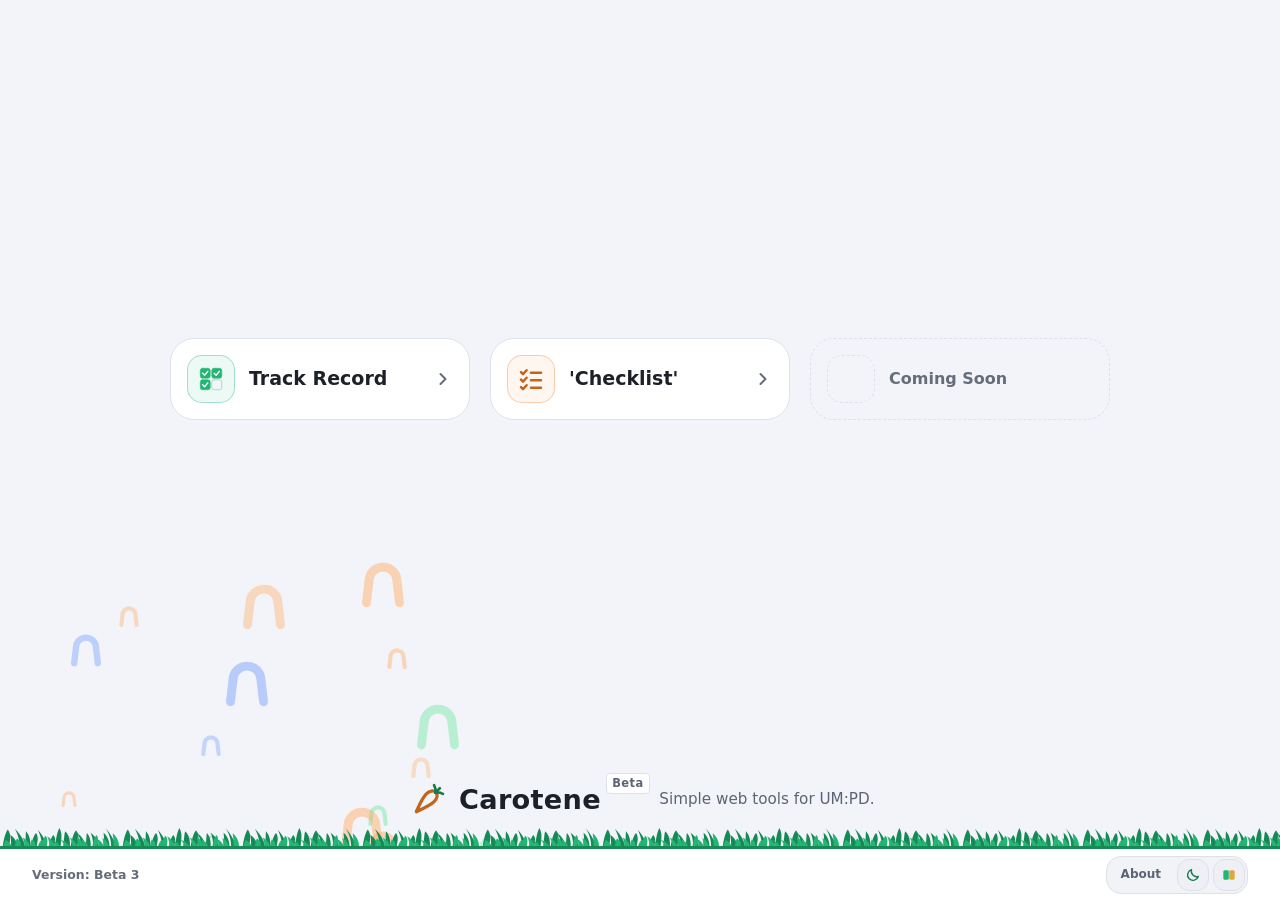
==== commit ada8545e: "Carotene Beta 3" ====
--- a/index.html
+++ b/index.html
@@ -108,7 +108,7 @@
   <footer class="dock">
     <svg class="dock-edge dock-edge-turf" aria-hidden="true" focusable="false" xmlns="http://www.w3.org/2000/svg">
       <defs>
-        <pattern id="edge-turf" width="120" height="22" patternUnits="userSpaceOnUse"><path d="M2.5 22 C3.5 12.2 5.4 5.4 7.8 2.4 C12.3 8.3 9.2 15.2 9.0 22 Z" fill="#168a56"/><path d="M10.7 22 C11.7 14.9 10.5 9.9 10.3 7.8 C16.5 12.1 17.2 17.0 17.5 22 Z" fill="#168a56"/><path d="M19.2 22 C20.2 11.8 16.7 4.7 14.6 1.7 C21.4 7.8 24.8 14.9 25.5 22 Z" fill="#168a56"/><path d="M25.1 22 C25.9 13.1 25.6 6.9 26.0 4.2 C30.7 9.5 30.4 15.8 30.6 22 Z" fill="#168a56"/><path d="M31.0 22 C31.8 14.0 33.7 8.4 36.0 6.0 C39.6 10.8 36.6 16.4 36.4 22 Z" fill="#168a56"/><path d="M41.7 22 C42.5 12.2 39.3 5.4 37.4 2.4 C43.3 8.3 46.3 15.1 47.0 22 Z" fill="#168a56"/><path d="M48.9 22 C49.7 15.0 51.3 10.1 53.3 8.0 C56.9 12.2 54.3 17.1 54.1 22 Z" fill="#168a56"/><path d="M55.0 22 C55.8 11.6 57.4 4.3 59.4 1.1 C63.2 7.4 60.6 14.7 60.4 22 Z" fill="#168a56"/><path d="M63.0 22 C64.1 13.1 64.2 6.9 65.2 4.2 C70.9 9.6 69.8 15.8 69.9 22 Z" fill="#168a56"/><path d="M70.4 22 C71.5 12.6 73.5 6.0 76.0 3.2 C80.8 8.8 77.5 15.4 77.3 22 Z" fill="#168a56"/><path d="M80.9 22 C81.7 13.7 78.7 8.0 76.9 5.5 C82.9 10.4 85.8 16.2 86.5 22 Z" fill="#168a56"/><path d="M85.6 22 C86.4 13.9 86.3 8.3 86.9 5.9 C91.2 10.7 90.6 16.4 90.8 22 Z" fill="#168a56"/><path d="M92.8 22 C93.8 13.8 91.6 8.1 90.5 5.6 C96.8 10.5 98.6 16.3 99.2 22 Z" fill="#168a56"/><path d="M103.8 22 C104.7 13.9 103.7 8.2 103.6 5.8 C109.0 10.7 109.4 16.3 109.8 22 Z" fill="#168a56"/><path d="M111.1 22 C111.9 11.6 107.9 4.3 105.4 1.2 C111.4 7.4 115.4 14.7 116.2 22 Z" fill="#168a56"/><path d="M3.0 22 C3.9 17.4 4.6 14.2 5.9 12.9 C10.7 15.6 9.2 18.8 9.2 22 Z" fill="#22b573"/><path d="M8.3 22 C9.1 17.5 5.8 14.3 3.8 12.9 C10.0 15.7 13.2 18.8 13.9 22 Z" fill="#22b573"/><path d="M14.4 22 C15.3 16.8 15.8 13.2 16.9 11.6 C22.1 14.7 20.7 18.4 20.8 22 Z" fill="#22b573"/><path d="M24.2 22 C25.1 16.3 23.4 12.3 22.7 10.6 C28.8 14.0 30.1 18.0 30.6 22 Z" fill="#22b573"/><path d="M29.4 22 C30.3 17.1 30.8 13.7 31.9 12.2 C36.7 15.2 35.4 18.6 35.4 22 Z" fill="#22b573"/><path d="M37.3 22 C38.2 17.4 39.8 14.1 41.8 12.7 C46.2 15.5 43.7 18.8 43.5 22 Z" fill="#22b573"/><path d="M41.3 22 C42.1 15.4 43.6 10.7 45.5 8.7 C49.1 12.7 46.6 17.4 46.5 22 Z" fill="#22b573"/><path d="M49.1 22 C50.1 15.6 48.1 11.1 47.2 9.2 C53.4 13.0 55.0 17.5 55.5 22 Z" fill="#22b573"/><path d="M55.9 22 C56.6 17.2 53.9 13.9 52.3 12.5 C57.6 15.3 60.1 18.7 60.7 22 Z" fill="#22b573"/><path d="M64.2 22 C65.1 16.9 61.7 13.4 59.7 11.9 C66.6 14.9 69.9 18.5 70.7 22 Z" fill="#22b573"/><path d="M72.2 22 C73.0 16.1 70.7 11.9 69.6 10.2 C75.2 13.7 77.2 17.9 77.7 22 Z" fill="#22b573"/><path d="M77.4 22 C78.4 15.9 77.0 11.6 76.7 9.8 C82.4 13.5 83.2 17.7 83.6 22 Z" fill="#22b573"/><path d="M82.1 22 C83.1 17.4 82.1 14.2 82.0 12.8 C87.8 15.5 88.1 18.8 88.4 22 Z" fill="#22b573"/><path d="M92.1 22 C92.8 14.9 94.5 10.0 96.6 7.9 C99.7 12.1 97.0 17.1 96.8 22 Z" fill="#22b573"/><path d="M98.1 22 C99.0 17.1 97.7 13.7 97.4 12.3 C103.0 15.2 103.8 18.6 104.1 22 Z" fill="#22b573"/><path d="M102.9 22 C103.9 16.5 102.7 12.6 102.5 10.9 C108.2 14.3 108.8 18.1 109.1 22 Z" fill="#22b573"/><path d="M113.2 22 C114.1 14.1 112.9 8.5 112.7 6.2 C118.4 10.9 119.0 16.5 119.4 22 Z" fill="#22b573"/><path d="M2.0 22 C2.7 17.8 2.9 14.9 3.6 13.6 C7.8 16.1 7.0 19.1 7.0 22 Z" fill="#4ee38a"/><path d="M14.5 22 C15.1 18.1 16.7 15.3 18.4 14.1 C21.2 16.5 18.9 19.2 18.7 22 Z" fill="#4ee38a"/><path d="M29.6 22 C30.4 17.8 28.9 14.8 28.3 13.5 C33.1 16.1 34.2 19.0 34.6 22 Z" fill="#4ee38a"/><path d="M39.0 22 C39.7 17.0 40.6 13.6 42.0 12.1 C45.2 15.1 43.5 18.5 43.4 22 Z" fill="#4ee38a"/><path d="M53.0 22 C53.8 17.1 53.9 13.6 54.6 12.1 C58.8 15.1 58.1 18.5 58.2 22 Z" fill="#4ee38a"/><path d="M67.1 22 C67.9 18.1 68.0 15.4 68.7 14.2 C73.0 16.5 72.1 19.3 72.2 22 Z" fill="#4ee38a"/><path d="M78.5 22 C79.2 17.1 79.3 13.6 80.0 12.2 C83.9 15.1 83.1 18.6 83.2 22 Z" fill="#4ee38a"/><path d="M91.4 22 C92.2 17.4 91.8 14.1 92.0 12.8 C96.8 15.5 96.6 18.8 96.8 22 Z" fill="#4ee38a"/><path d="M103.2 22 C103.9 18.4 103.9 15.8 104.5 14.7 C108.5 16.9 107.9 19.5 108.0 22 Z" fill="#4ee38a"/><rect y="19" width="120" height="3" fill="#168a56"/><path d="M34 22V11M88 22V9" stroke="#168a56" stroke-width="1.4" stroke-linecap="round" fill="none"/><circle cx="34" cy="10" r="2.4" fill="#ffd23f"/><circle cx="88" cy="8" r="2.4" fill="#f4f1c9"/></pattern>
+        <pattern id="edge-turf" width="120" height="22" patternUnits="userSpaceOnUse"><path d="M2.5 22 C3.5 12.2 5.4 5.4 7.8 2.4 C12.3 8.3 9.2 15.2 9.0 22 Z" fill="#168a56"/><path d="M10.7 22 C11.7 14.9 10.5 9.9 10.3 7.8 C16.5 12.1 17.2 17.0 17.5 22 Z" fill="#168a56"/><path d="M19.2 22 C20.2 11.8 16.7 4.7 14.6 1.7 C21.4 7.8 24.8 14.9 25.5 22 Z" fill="#168a56"/><path d="M25.1 22 C25.9 13.1 25.6 6.9 26.0 4.2 C30.7 9.5 30.4 15.8 30.6 22 Z" fill="#168a56"/><path d="M31.0 22 C31.8 14.0 33.7 8.4 36.0 6.0 C39.6 10.8 36.6 16.4 36.4 22 Z" fill="#168a56"/><path d="M41.7 22 C42.5 12.2 39.3 5.4 37.4 2.4 C43.3 8.3 46.3 15.1 47.0 22 Z" fill="#168a56"/><path d="M48.9 22 C49.7 15.0 51.3 10.1 53.3 8.0 C56.9 12.2 54.3 17.1 54.1 22 Z" fill="#168a56"/><path d="M55.0 22 C55.8 11.6 57.4 4.3 59.4 1.1 C63.2 7.4 60.6 14.7 60.4 22 Z" fill="#168a56"/><path d="M63.0 22 C64.1 13.1 64.2 6.9 65.2 4.2 C70.9 9.6 69.8 15.8 69.9 22 Z" fill="#168a56"/><path d="M70.4 22 C71.5 12.6 73.5 6.0 76.0 3.2 C80.8 8.8 77.5 15.4 77.3 22 Z" fill="#168a56"/><path d="M80.9 22 C81.7 13.7 78.7 8.0 76.9 5.5 C82.9 10.4 85.8 16.2 86.5 22 Z" fill="#168a56"/><path d="M85.6 22 C86.4 13.9 86.3 8.3 86.9 5.9 C91.2 10.7 90.6 16.4 90.8 22 Z" fill="#168a56"/><path d="M92.8 22 C93.8 13.8 91.6 8.1 90.5 5.6 C96.8 10.5 98.6 16.3 99.2 22 Z" fill="#168a56"/><path d="M103.8 22 C104.7 13.9 103.7 8.2 103.6 5.8 C109.0 10.7 109.4 16.3 109.8 22 Z" fill="#168a56"/><path d="M111.1 22 C111.9 11.6 107.9 4.3 105.4 1.2 C111.4 7.4 115.4 14.7 116.2 22 Z" fill="#168a56"/><path d="M3.0 22 C3.9 17.4 4.6 14.2 5.9 12.9 C10.7 15.6 9.2 18.8 9.2 22 Z" fill="#22b573"/><path d="M8.3 22 C9.1 17.5 5.8 14.3 3.8 12.9 C10.0 15.7 13.2 18.8 13.9 22 Z" fill="#22b573"/><path d="M14.4 22 C15.3 16.8 15.8 13.2 16.9 11.6 C22.1 14.7 20.7 18.4 20.8 22 Z" fill="#22b573"/><path d="M24.2 22 C25.1 16.3 23.4 12.3 22.7 10.6 C28.8 14.0 30.1 18.0 30.6 22 Z" fill="#22b573"/><path d="M29.4 22 C30.3 17.1 30.8 13.7 31.9 12.2 C36.7 15.2 35.4 18.6 35.4 22 Z" fill="#22b573"/><path d="M37.3 22 C38.2 17.4 39.8 14.1 41.8 12.7 C46.2 15.5 43.7 18.8 43.5 22 Z" fill="#22b573"/><path d="M41.3 22 C42.1 15.4 43.6 10.7 45.5 8.7 C49.1 12.7 46.6 17.4 46.5 22 Z" fill="#22b573"/><path d="M49.1 22 C50.1 15.6 48.1 11.1 47.2 9.2 C53.4 13.0 55.0 17.5 55.5 22 Z" fill="#22b573"/><path d="M55.9 22 C56.6 17.2 53.9 13.9 52.3 12.5 C57.6 15.3 60.1 18.7 60.7 22 Z" fill="#22b573"/><path d="M64.2 22 C65.1 16.9 61.7 13.4 59.7 11.9 C66.6 14.9 69.9 18.5 70.7 22 Z" fill="#22b573"/><path d="M72.2 22 C73.0 16.1 70.7 11.9 69.6 10.2 C75.2 13.7 77.2 17.9 77.7 22 Z" fill="#22b573"/><path d="M77.4 22 C78.4 15.9 77.0 11.6 76.7 9.8 C82.4 13.5 83.2 17.7 83.6 22 Z" fill="#22b573"/><path d="M82.1 22 C83.1 17.4 82.1 14.2 82.0 12.8 C87.8 15.5 88.1 18.8 88.4 22 Z" fill="#22b573"/><path d="M92.1 22 C92.8 14.9 94.5 10.0 96.6 7.9 C99.7 12.1 97.0 17.1 96.8 22 Z" fill="#22b573"/><path d="M98.1 22 C99.0 17.1 97.7 13.7 97.4 12.3 C103.0 15.2 103.8 18.6 104.1 22 Z" fill="#22b573"/><path d="M102.9 22 C103.9 16.5 102.7 12.6 102.5 10.9 C108.2 14.3 108.8 18.1 109.1 22 Z" fill="#22b573"/><path d="M113.2 22 C114.1 14.1 112.9 8.5 112.7 6.2 C118.4 10.9 119.0 16.5 119.4 22 Z" fill="#22b573"/><rect y="19" width="120" height="3" fill="#168a56"/></pattern>
       </defs>
       <rect width="100%" height="22" fill="url(#edge-turf)"/>
     </svg>
@@ -124,7 +124,7 @@
       </defs>
       <rect width="100%" height="22" fill="url(#edge-dirt)"/>
     </svg>
-    <span class="dock-version">Version: Beta 2</span>
+    <span class="dock-version">Version: Beta 3</span>
     <nav class="dock-nav" aria-label="Site">
       <a class="dock-about" href="#about">About</a>
     </nav>
@@ -142,7 +142,7 @@
     <div class="about-meta">
       <div class="about-meta-item">
         <span>Version</span>
-        <strong>Beta 2</strong>
+        <strong>Beta 3</strong>
       </div>
     </div>
 
@@ -153,13 +153,32 @@
       </div>
       <div class="about-section">
         <div class="about-label">Tools</div>
-        <p><a href="./trackrecord/">Track Record</a> — v5.0.4<br><a href="./checklist/">'Checklist'</a> — Beta 1</p>
+        <p><a href="./trackrecord/">Track Record</a> — v5.0.5<br><a href="./checklist/">'Checklist'</a> — Beta 2</p>
         <p>More are on the way.</p>
       </div>
+      <div class="about-section">
+        <div class="about-label">Data</div>
+        <p>Character aptitudes and race data are compiled from various sources, including community wikis and official Global sources.</p>
+        <p>The race calendar covers G1–G3 races across Junior, Classic, and Senior year groups.</p>
+      </div>
+      <div class="about-section">
+        <div class="about-label">Privacy &amp; backup</div>
+        <p>Each tool keeps its data private in this browser. No accounts, no server, no tracking — your information never leaves your device.</p>
+        <p>Track Record offers Backup/Import to move your list between sessions or devices. Checklist stores its tasks locally as well.</p>
+        <p>The only network request any page makes is loading its font from Google Fonts.</p>
+      </div>
+      <div class="about-section about-links">
+        <div class="about-section-label">More</div>
+        <p><a href="./trackrecord/">Track Record</a> — track trainee aptitudes and Completionist progress.<br><a href="./checklist/">'Checklist'</a> — daily and content checklist with reset countdowns.</p>
+        <p class="about-credit">2026, Mujairkitten · Made with various AI tools · Not affiliated with Cygames.<br>Source code is licensed under GPL-3.</p>
+      </div>
+      <div id="kao-banner"></div>
+      <script src="./kao-banner.js?id=kao-banner&amp;size=mini"></script>
     </div>
   </div>
 </section>
 
 <script src="./hub.js"></script>
 </body>
-</html>+</html>
+
--- a/style.css
+++ b/style.css
@@ -352,7 +352,7 @@
   align-items: center;
   justify-content: space-between;
   gap: .75rem;
-  padding: .75rem 2rem calc(.75rem + env(safe-area-inset-bottom));
+  padding: .4rem 2rem calc(.4rem + env(safe-area-inset-bottom));
   background: var(--faux-glass-card-bg);
   border-top: 2px solid var(--accent);
 }
@@ -383,17 +383,17 @@
 .dock-nav {
   display: flex;
   align-items: center;
-  gap: 6px;
-  padding: 4px;
-  border-radius: 16px;
+  gap: 4px;
+  padding: 2px;
+  border-radius: 15px;
   background: color-mix(in srgb, var(--panel-2) 80%, transparent);
   border: 1px solid var(--glass-border);
 }
 
 .dock-about {
-  padding: .5rem .875rem;
+  padding: .3rem .75rem;
   border-radius: 12px;
-  font-size: .8125rem;
+  font-size: .75rem;
   font-weight: 600;
   color: var(--ink-dim);
   text-decoration: none;
@@ -412,8 +412,8 @@
   flex: 0 0 auto;
   display: grid;
   place-items: center;
-  width: 2.5rem;
-  height: 2.5rem;
+  width: 2rem;
+  height: 2rem;
   padding: 0;
   border: 1px solid var(--line);
   border-radius: 12px;
@@ -424,8 +424,8 @@
 }
 
 .dock-btn svg {
-  width: 1.125rem;
-  height: 1.125rem;
+  width: 1rem;
+  height: 1rem;
   display: block;
 }
 
